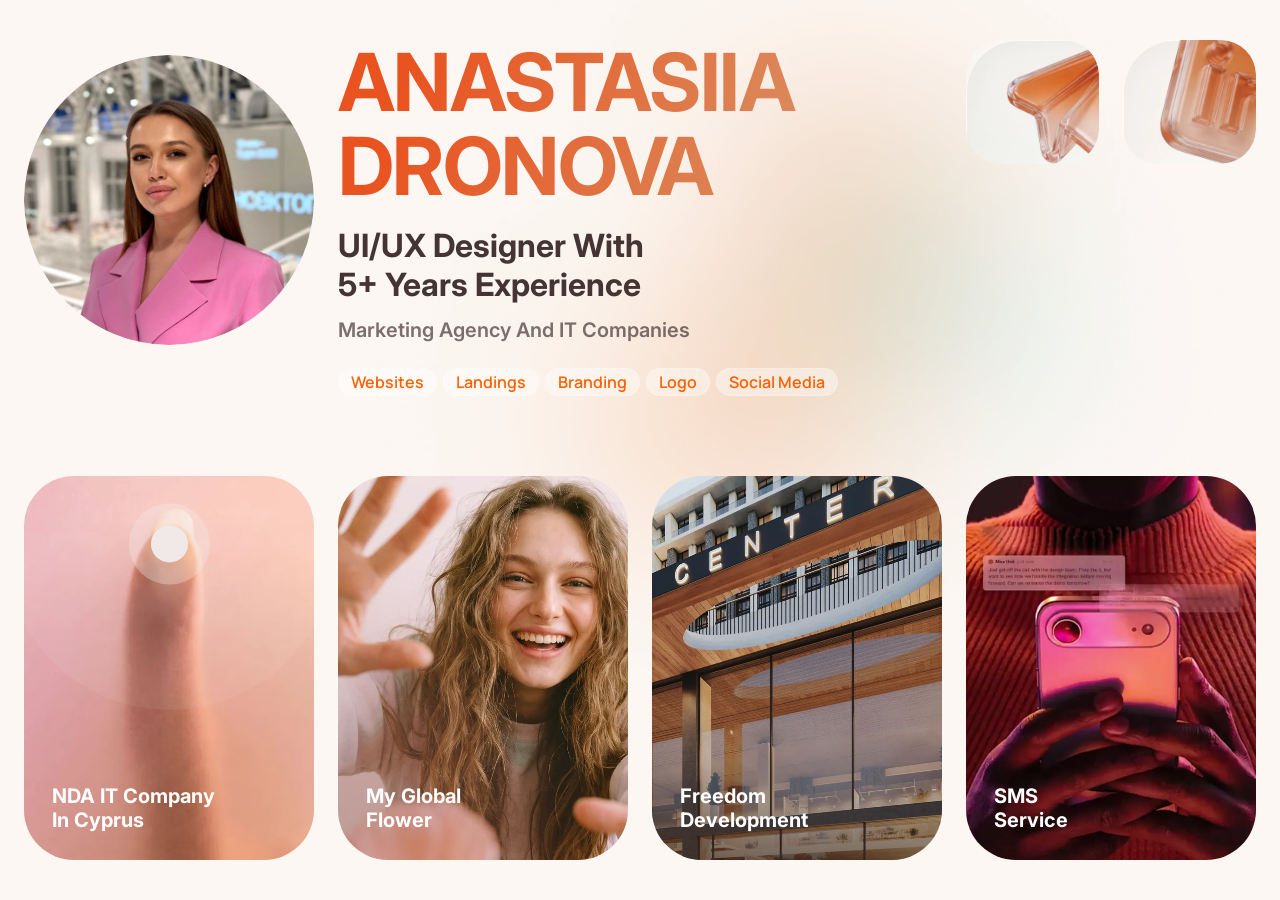
==== index.html @ 86740cb1 "Portfolio site: main page and four case studies Static HTML/CSS/JS for GitHub Pages.  Co-Authored-By" ====
<!doctype html>
<html lang="en">
<head>
  <meta charset="utf-8">
  <meta name="viewport" content="width=device-width, initial-scale=1">
  <title>Anastasiia Dronova — UI/UX Designer</title>
  <meta name="description" content="Anastasiia Dronova — UI/UX designer with 5+ years of experience in a marketing agency and an IT company: websites, landings, branding, logo, social media.">
  <link rel="preconnect" href="https://fonts.googleapis.com">
  <link rel="preconnect" href="https://fonts.gstatic.com" crossorigin>
  <link rel="stylesheet" href="https://fonts.googleapis.com/css2?family=Inter:wght@600;700&family=Manrope:wght@600&display=swap">
  <link rel="stylesheet" href="styles.css">
  <script src="script.js" defer></script>
</head>
<body>
  <div class="page">
    <div class="page__bg" aria-hidden="true">
      <img class="page__blob page__blob--1" src="assets/bg-blob-1.webp" alt="" width="966" height="854">
      <img class="page__blob page__blob--2" src="assets/bg-blob-2.webp" alt="" width="822" height="719">
    </div>

    <header class="hero">
      <a class="contact-tile hero__photo" href="https://t.me/nastuskas" target="_blank" rel="noopener" aria-label="Anastasiia Dronova — contact me on Telegram">
        <span class="contact-tile__frame hero__photo-frame"><img src="assets/portrait.webp" alt="Anastasiia Dronova" width="330" height="330" fetchpriority="high"></span>
        <span class="card__cursor" aria-hidden="true"><span class="card__button">Contact me</span></span>
      </a>

      <div class="hero__intro">
        <h1 class="hero__name">Anastasiia<br>Dronova</h1>
        <p class="hero__role">UI/UX designer with 5+ years experience</p>
        <p class="hero__place">Marketing agency and IT companies</p>
        <ul class="tags" aria-label="Skills">
          <li class="tag">Websites</li>
          <li class="tag">Landings</li>
          <li class="tag">Branding</li>
          <li class="tag">Logo</li>
          <li class="tag">Social Media</li>
        </ul>
      </div>

      <nav class="contacts" aria-label="Contacts">
        <a class="contact-tile" href="https://t.me/nastuskas" target="_blank" rel="noopener" aria-label="Contact me on Telegram">
          <span class="contact-tile__frame"><img src="assets/icon-telegram.webp" alt="" width="153" height="142"></span>
          <span class="card__cursor" aria-hidden="true"><span class="card__button">Contact me</span></span>
        </a>
        <a class="contact-tile" href="https://www.linkedin.com/in/anastasiia-dronova-7bb315264/" target="_blank" rel="noopener" aria-label="Open LinkedIn profile">
          <span class="contact-tile__frame"><img src="assets/icon-linkedin.webp" alt="" width="153" height="142"></span>
          <span class="card__cursor" aria-hidden="true"><span class="card__button">Open LinkedIn</span></span>
        </a>
      </nav>
    </header>

    <main>
      <section class="projects" aria-label="Projects">
        <a class="card card--nda" href="it-company-cyprus.html">
          <div class="card__art">
            <img class="card__img card__finger" src="assets/card-nda.webp" alt="" width="660" height="766" decoding="async">
            <svg class="card__deco card__deco--nda-rings nda-button" viewBox="0 0 331 331" aria-hidden="true">
              <circle class="nda-button__halo" cx="165.5" cy="165.5" r="165.5" fill="#F0E9E8" opacity="0.07"/>
              <circle class="nda-button__ripple" cx="165.5" cy="165.5" r="40.5" fill="none" stroke="#fff" stroke-width="2"/>
              <circle class="nda-button__ring" cx="165.5" cy="165.5" r="40.5" fill="#F0E9E8" opacity="0.33"/>
              <circle class="nda-button__dot" cx="165.5" cy="165.5" r="18.5" fill="#F0E9E8"/>
            </svg>
          </div>
          <span class="card__cursor" aria-hidden="true"><span class="card__button">View project</span></span>
          <h2 class="card__title">NDA IT company<br>in cyprus</h2>
        </a>

        <a class="card card--flower" href="my-global-flowers.html">
          <div class="card__art">
            <img class="card__img" src="assets/card-flower.webp" alt="" width="660" height="766" decoding="async">
            <img class="card__deco card__deco--flower-glow" src="assets/flower-glow.svg" alt="" aria-hidden="true">
          </div>
          <span class="card__cursor" aria-hidden="true"><span class="card__button">View project</span></span>
          <h2 class="card__title">My global<br>flower</h2>
        </a>

        <a class="card card--freedom" href="freedom-development.html">
          <div class="card__art">
            <img class="card__img" src="assets/card-freedom.webp" alt="" width="660" height="766" decoding="async">
            <span class="card__shade" aria-hidden="true"></span>
          </div>
          <span class="card__cursor" aria-hidden="true"><span class="card__button">View project</span></span>
          <h2 class="card__title">Freedom<br>Development</h2>
        </a>

        <a class="card card--sms" href="heysms.html">
          <div class="card__art">
            <video class="card__img" src="assets/card-sms.mp4" poster="assets/card-sms-poster.webp" autoplay muted loop playsinline aria-hidden="true"></video>
          </div>
          <span class="card__cursor" aria-hidden="true"><span class="card__button">View project</span></span>
          <h2 class="card__title">SMS<br>Service</h2>
        </a>
      </section>
    </main>
  </div>
</body>
</html>
---- styles.css ----
/* ---------- Tokens ---------- */
:root {
  --bg: #fcf7f3;
  --text: #443434;
  --text-muted: rgba(68, 52, 52, 0.7);
  --accent: #ff6101;
  --name-gradient: linear-gradient(107.19deg, #e95320 11.89%, #d69b6f 94.17%);

  --font-heading: "Inter", system-ui, -apple-system, "Segoe UI", sans-serif;
  --font-ui: "Manrope", system-ui, -apple-system, "Segoe UI", sans-serif;

  --gutter: 24px;
  --page-max: 1440px;
}

/* ---------- Base ---------- */
*,
*::before,
*::after { box-sizing: border-box; }

html { -webkit-text-size-adjust: 100%; }

body {
  margin: 0;
  background: var(--bg);
  color: var(--text);
  font-family: var(--font-heading);
  -webkit-font-smoothing: antialiased;
  overflow-x: hidden;
}

img { display: block; max-width: 100%; }

h1, h2, p, ul { margin: 0; }
ul { padding: 0; list-style: none; }

/* ---------- Page ---------- */
.page {
  position: relative;
  max-width: var(--page-max);
  margin: 0 auto;
  padding: 40px var(--gutter);
  isolation: isolate;
  overflow: hidden; /* background blobs must not create extra scroll */
}

/* Decorative background blobs, positioned in the 1440×900 frame of the design */
.page__bg {
  position: absolute;
  inset: 0 0 auto;
  aspect-ratio: 1440 / 900;
  z-index: -1;
  pointer-events: none;
}

.page__blob {
  position: absolute;
  max-width: none;
  height: auto;
}

.page__blob--1 { left: 25.3%;  top: -5%;   width: 67.083%; }
.page__blob--2 { left: 42.3%;  top: -5.2%; width: 57.083%; }

/* ---------- Hero: photo | name & role | contact tiles ---------- */
.hero {
  display: grid;
  grid-template-columns: repeat(4, minmax(0, 1fr));
  column-gap: var(--gutter);
  align-items: start;
}

.hero__photo {
  width: 100%;
  max-width: 330px;
  margin-top: 15px;
}

/* the photo is a round link: same "Contact me" pill as the Telegram tile */
.contact-tile__frame.hero__photo-frame { border-radius: 50%; }
.hero__photo-frame img { width: 100%; height: auto; aspect-ratio: 1; }
.contact-tile.hero__photo:focus-visible { border-radius: 50%; }

.hero__intro { grid-column: 2 / span 2; }

.hero__name {
  font-size: 80px;
  font-weight: 700;
  line-height: 1.05;
  letter-spacing: -0.02em;
  text-transform: uppercase;
  background: var(--name-gradient);
  -webkit-background-clip: text;
  background-clip: text;
  color: transparent;
}

.hero__role {
  max-width: 344px;
  margin-top: 18px;
  font-size: 32px;
  font-weight: 700;
  line-height: normal;
  text-transform: capitalize;
}

.hero__place {
  margin-top: 14px;
  font-size: 20px;
  font-weight: 600;
  line-height: normal;
  text-transform: capitalize;
  color: var(--text-muted);
}

.tags {
  display: flex;
  flex-wrap: wrap;
  gap: 10px 6px;
  margin-top: 26px;
}

.tag {
  display: inline-flex;
  align-items: center;
  height: 28px;
  padding: 4px 12px;
  border: 1px solid rgba(255, 255, 255, 0.2);
  border-radius: 36px;
  background: rgba(255, 255, 255, 0.4);
  -webkit-backdrop-filter: blur(6.65px);
  backdrop-filter: blur(6.65px);
  font-family: var(--font-ui);
  font-weight: 600;
  font-size: 16px;
  line-height: 20px;
  font-feature-settings: "lnum" 1, "pnum" 1;
  color: var(--accent);
  white-space: nowrap;
}

/* Contact tiles (Telegram, LinkedIn) */
.contacts {
  display: grid;
  grid-template-columns: repeat(2, minmax(0, 1fr));
  gap: var(--gutter);
}

.contact-tile {
  position: relative;
  display: block;
  color: inherit;
}

.contact-tile__frame {
  display: block;
  overflow: hidden;
  border-radius: 35px;
}

.contact-tile__frame img {
  width: 100%;
  height: auto;
  transition: transform 0.6s cubic-bezier(0.22, 1, 0.36, 1);
}

.contact-tile .card__cursor { z-index: 2; }
.contact-tile:focus-visible { outline: 2px solid var(--accent); outline-offset: 4px; border-radius: 35px; }

/* ---------- Projects ---------- */
.projects {
  display: grid;
  grid-template-columns: repeat(4, minmax(0, 1fr));
  gap: var(--gutter);
  margin-top: 80px;
}

.card {
  position: relative;
  aspect-ratio: 330 / 383;
  overflow: hidden;
  border-radius: 50px;
  isolation: isolate;
  container-type: size;
}

a.card {
  display: block;
  color: inherit;
  text-decoration: none;
}

a.card:focus-visible { outline: 2px solid var(--accent); outline-offset: 4px; }

/* Image + decorative layers keep the 330×383 proportions of the design
   and cover the card like object-fit: cover, whatever the card's size */
.card__art {
  position: absolute;
  left: 50%;
  top: 50%;
  width: max(100cqw, 100cqh * 330 / 383);
  aspect-ratio: 330 / 383;
  transform: translate(-50%, -50%) scale(var(--art-scale, 1));
  transition: transform 0.6s cubic-bezier(0.22, 1, 0.36, 1);
}

/* Hover: the picture zooms inside its frame, the frame itself stays put */
@media (hover: hover) {
  .card:hover { --art-scale: 1.08; }
  .contact-tile:hover .contact-tile__frame img { transform: scale(1.08); }
}

.card__img {
  position: absolute;
  inset: 0;
  width: 100%;
  height: 100%;
  object-fit: cover;
}

/* Decorative layers: coordinates converted from the 330×383 card in Figma */
.card__deco {
  position: absolute;
  max-width: none;
  pointer-events: none;
}

.card__deco--flower-glow {
  left: -89.93%;
  top: 7.76%;
  width: 208.49%;
  height: 161.04%;
  transform: rotate(43.85deg);
}

.card__deco--nda-rings { left: 0; top: -25.587%; width: 100.303%; height: 86.423%; overflow: visible; }

.card__shade {
  position: absolute;
  left: 0;
  top: 0;
  width: 135.758%;
  height: 106.527%;
  background: linear-gradient(182.84deg, rgba(15, 15, 15, 0) 61%, rgba(58, 39, 29, 0.78) 98.52%);
}

.card__title {
  position: absolute;
  left: 28px;
  right: 28px;
  bottom: 28px;
  font-size: 20px;
  font-weight: 700;
  line-height: normal;
  text-transform: capitalize;
  color: #fff;
}

/* NDA card: the finger keeps pressing the white button (runs on its own, in a loop) */
.card__finger {
  transform-origin: 50% 0;
  animation: nda-finger 2.8s cubic-bezier(0.45, 0, 0.25, 1) infinite;
}

.nda-button circle { transform-box: fill-box; transform-origin: center; }
.nda-button__dot { animation: nda-dot 2.8s cubic-bezier(0.45, 0, 0.25, 1) infinite; }
.nda-button__ring { animation: nda-ring 2.8s cubic-bezier(0.45, 0, 0.25, 1) infinite; }
.nda-button__ripple { opacity: 0; animation: nda-ripple 2.8s ease-out infinite; }

@keyframes nda-finger {
  0%, 30%   { transform: translateY(0) scale(1); }
  42%       { transform: translateY(-2.2%) scale(1.025); }
  50%       { transform: translateY(-2.2%) scale(1.025); }
  64%, 100% { transform: translateY(0) scale(1); }
}

@keyframes nda-dot {
  0%, 34%   { transform: scale(1); }
  44%, 50%  { transform: scale(0.78); }
  62%       { transform: scale(1.06); }
  72%, 100% { transform: scale(1); }
}

@keyframes nda-ring {
  0%, 34%   { transform: scale(1); opacity: 0.33; }
  44%, 50%  { transform: scale(0.9); opacity: 0.55; }
  70%, 100% { transform: scale(1); opacity: 0.33; }
}

@keyframes nda-ripple {
  0%, 44% { transform: scale(0.5); opacity: 0; }
  48%     { transform: scale(0.6); opacity: 0.9; }
  85%     { transform: scale(2.6); opacity: 0; }
  100%    { transform: scale(2.6); opacity: 0; }
}

@media (prefers-reduced-motion: reduce) {
  .card__art,
  .contact-tile__frame img { transition: none; }
  .card__button { transition: opacity 0.3s ease; }
  .card__finger,
  .nda-button circle { animation: none; }
}

/* Hover pill ("View project", "Contact me", gallery labels). script.js moves .card__cursor
   through --btn-x / --btn-y so the pill follows the cursor */
.card__cursor {
  --btn-x: 50cqw;
  --btn-y: 50cqh;
  position: absolute;
  left: 0;
  top: 0;
  z-index: 1;
  pointer-events: none;
  transform: translate3d(var(--btn-x), var(--btn-y), 0);
  will-change: transform;
}

.card__button {
  display: inline-flex;
  align-items: center;
  justify-content: center;
  height: 54px;
  padding: 17px 29px;
  border-radius: 72px;
  background: #fff;
  font-family: var(--font-ui);
  font-weight: 600;
  font-size: 16px;
  line-height: 20px;
  font-feature-settings: "lnum" 1, "pnum" 1;
  color: var(--text);
  white-space: nowrap;
  opacity: 0;
  transform: translate(-50%, -50%) scale(0.9);
  transition: opacity 0.3s ease, transform 0.4s cubic-bezier(0.22, 1, 0.36, 1);
}

@media (hover: hover) {
  .card:hover .card__button,
  .has-card-cursor .contact-tile:hover .card__button {
    opacity: 1;
    transform: translate(-50%, -50%) scale(1);
  }

  .contact-tile .card__button { box-shadow: 0 8px 24px rgba(68, 52, 52, 0.12); }

  /* The pill replaces the cursor */
  .has-card-cursor .card,
  .has-card-cursor .contact-tile { cursor: none; }
}

/* ---------- Responsive ---------- */

/* Desktop: the whole page fits the screen, cards take the remaining height */
@media (min-width: 1280px) {
  .page {
    display: flex;
    flex-direction: column;
    min-height: 100vh;
    min-height: 100svh;
  }

  .page > main {
    display: flex;
    flex: 1 1 0;
    flex-direction: column;
  }

  .projects {
    flex: 1 1 0;
    min-height: 200px;
  }

  .card { aspect-ratio: auto; }
}

@media (max-width: 1279px) {
  .hero { grid-template-columns: minmax(0, 240px) minmax(0, 1fr) minmax(0, 220px); }
  .hero__intro { grid-column: 2; }
  .hero__photo { margin-top: 0; }
  .hero__name { font-size: clamp(48px, 6.25vw, 80px); }
  .contacts { gap: 16px; }
  .contact-tile__frame:not(.hero__photo-frame) { border-radius: 26px; }
  .projects { grid-template-columns: repeat(2, minmax(0, 1fr)); margin-top: 64px; }
}

@media (max-width: 899px) {
  .hero {
    grid-template-columns: minmax(0, 160px) minmax(0, 1fr);
    grid-template-areas: "photo contacts" "intro intro";
    row-gap: 32px;
  }
  .hero__photo { grid-area: photo; }
  .contacts { grid-area: contacts; justify-self: end; width: min(100%, 220px); }
  .hero__intro { grid-area: intro; }
  .hero__name { font-size: clamp(40px, 10vw, 72px); }
  .hero__role { font-size: 28px; }
  .projects { margin-top: 48px; }
}

@media (max-width: 599px) {
  :root { --gutter: 16px; }
  .page { padding-top: 24px; padding-bottom: 32px; }
  .hero { grid-template-columns: minmax(0, 120px) minmax(0, 1fr); row-gap: 24px; }
  .contacts { width: min(100%, 176px); gap: 12px; }
  .contact-tile__frame:not(.hero__photo-frame) { border-radius: 20px; }
  .hero__role { font-size: 24px; margin-top: 16px; }
  .hero__place { font-size: 18px; }
  .projects { grid-template-columns: 1fr; margin-top: 40px; }
  .card { border-radius: 40px; }
}

/* =====================================================================
   Case study pages (it-company-cyprus.html)
   Measurements from the 1440px Figma frame
   ===================================================================== */
body.case {
  --case-bg: #fcfcfc;
  --case-ink: #20172a;
  --case-ink-muted: rgba(32, 23, 42, 0.7);
  --case-accent: #ff6101;
  --section-gap: 120px;   /* media → next heading */
  --media-gap: 60px;      /* text → media */
  background: var(--case-bg);
  color: var(--case-ink);
}

.case-page {
  max-width: var(--page-max);
  margin: 0 auto;
  padding: 40px var(--gutter) 40px; /* same footer offset on every case page */
}

/* Header */
.case-header {
  display: flex;
  align-items: center;
  justify-content: space-between;
  gap: 16px;
  padding-left: 3px;
}

.case-header__logo { display: block; }

.case-header__contact {
  font-weight: 600;
  font-size: 16px;
  line-height: 20px;
  font-feature-settings: "lnum" 1, "pnum" 1;
  color: var(--case-ink);
  text-decoration: underline;
  text-decoration-thickness: 8.5%;
  text-underline-offset: 3px;
}

/* Back / next */
.case-nav {
  display: flex;
  justify-content: space-between;
  gap: 16px;
  margin-top: 120px;
}

.case-nav--bottom { margin-top: 119px; }

.case-nav__link {
  display: inline-flex;
  align-items: center;
  gap: 12px;
  font-weight: 500;
  font-size: 20px;
  line-height: 24px;
  text-transform: uppercase;
  color: var(--case-ink-muted);
  text-decoration: none;
  transition: color 0.2s ease;
}

.case-nav__link:hover,
.case-nav__link:focus-visible { color: var(--case-ink); }

.case-nav__arrow { flex: none; opacity: 0.7; transition: opacity 0.2s ease; }
.case-nav__link:hover .case-nav__arrow { opacity: 1; }
.case-nav__arrow--next { transform: rotate(180deg); }

/* Intro */
.case-intro {
  display: flex;
  flex-direction: column;
  align-items: center;
  margin-top: 60px;
}

.case-title {
  font-size: 120px;
  font-weight: 700;
  line-height: 1;
  letter-spacing: -0.02em;
  text-align: center;
  text-transform: capitalize;
  color: var(--case-accent);
}

.case-intro__text { max-width: 694px; margin-top: 50px; }

/* Shared text styles */
.case-heading {
  max-width: var(--heading-max, 762px);
  font-size: 60px;
  font-weight: 700;
  line-height: 1;
  letter-spacing: -0.02em;
  text-align: center;
  text-transform: capitalize;
  color: var(--case-ink);
}

.case-text {
  font-size: 20px;
  line-height: 24px;
  text-align: center;
  color: var(--case-ink-muted);
}

.case-text p + p { margin-top: 24px; }
.case-text strong { font-weight: 600; }

/* Sections */
.case-section {
  display: flex;
  flex-direction: column;
  align-items: center;
  margin-top: var(--section-gap);
}

.case-section__text { max-width: var(--text-max, 652px); margin-top: 24px; }

.case-media { width: 100%; height: auto; }

.case-intro .case-media,
.case-section > .case-media,
.case-scroller,
.case-brand-grid,
.case-pair,
.case-slides { margin-top: var(--media-gap); }

.case-media--wide { max-width: 1392px; }

/* Social media: short clip, plays once when it scrolls into view */
.case-video {
  display: block;
  aspect-ratio: 1392 / 695;
  object-fit: cover;
  border-radius: 12px;
  background: #f4f2fa;
}

/* Editorial: a long layout slowly scrolls down and back up inside the frame */
.case-scroller {
  width: 100%;
  max-width: 1392px;
  aspect-ratio: 1392 / 783;
  overflow: hidden;
  border-radius: 12px;
  container-type: inline-size;
  background: #1c0f4a;
}

.case-scroller__img {
  width: 100%;
  height: auto;
  animation: case-scroll 26s ease-in-out infinite;
  animation-play-state: paused;
  will-change: transform;
}

.case-scroller.is-in-view .case-scroller__img { animation-play-state: running; }

/* hold at top → scroll down → hold at bottom → scroll up */
@keyframes case-scroll {
  0%, 6%   { transform: translateY(0); }
  46%, 54% { transform: translateY(calc(-100% + 100cqw * 783 / 1392)); }
  94%, 100% { transform: translateY(0); }
}

@media (prefers-reduced-motion: reduce) {
  .case-scroller__img { animation: none; }
}

/* Presentation block is tighter in the design */
.case-section--compact .case-section__text,
.case-section--compact .case-slides { margin-top: 42px; }

/* Brand line: two stacked photos + one tall */
.case-brand-grid {
  display: grid;
  grid-template-columns: repeat(2, minmax(0, 1fr));
  gap: 24px;
  width: 100%;
  max-width: 920px;
}

.case-brand-grid__stack { display: grid; gap: 24px; align-content: start; }

/* Website infographics: two cards */
.case-pair {
  display: grid;
  grid-template-columns: 566fr 562fr;
  gap: 24px;
  width: 100%;
  max-width: 1152px;
}

/* Presentation: 2×2 slides */
.case-slides {
  display: grid;
  grid-template-columns: repeat(2, minmax(0, 1fr));
  gap: 20px;
  width: 100%;
  max-width: 1156px;
}

/* Case responsive */
@media (max-width: 1279px) {
  .case-title { font-size: clamp(56px, 9vw, 120px); }
  .case-heading { font-size: clamp(36px, 4.7vw, 60px); }
}

@media (max-width: 899px) {
  body.case { --section-gap: 88px; --media-gap: 40px; }
  .case-nav { margin-top: 72px; }
  .case-nav--bottom { margin-top: 88px; }
  .case-intro { margin-top: 48px; }
  .case-intro__text { margin-top: 32px; }
  .case-text { font-size: 18px; line-height: 24px; }
  .case-section--compact .case-section__text { margin-top: 24px; }
  .case-section--compact .case-slides { margin-top: 40px; }
}

@media (max-width: 599px) {
  body.case { --section-gap: 72px; --media-gap: 32px; }
  .case-page { padding-top: 24px; padding-bottom: 40px; }
  .case-header { padding-left: 0; }
  .case-header__logo img { width: 120px; height: auto; }
  .case-header__contact { font-size: 14px; }
  .case-nav { flex-wrap: wrap; gap: 12px 8px; margin-top: 48px; }
  .case-nav__link--next { margin-left: auto; }
  .case-nav__link { gap: 6px; font-size: 13px; line-height: 18px; white-space: nowrap; }
  .case-nav__arrow { width: 18px; height: 18px; }
  .case-title { font-size: clamp(44px, 13vw, 56px); }
  .case-heading { font-size: clamp(30px, 8.5vw, 36px); }
  .case-text { font-size: 16px; line-height: 22px; }
  .case-text p + p { margin-top: 16px; }
  .case-brand-grid,
  .case-pair,
  .case-slides { grid-template-columns: 1fr; gap: 16px; }
  .case-brand-grid__stack { gap: 16px; }
  .case-section--compact .case-slides { margin-top: 32px; }
}

/* =====================================================================
   Case: My Global Flowers (my-global-flowers.html)
   Measurements from the 1440px Figma frame
   ===================================================================== */
.case--flowers {
  --flowers-pink: #f14791;
  --flowers-brown: #443434;
  --flowers-panel: #f9f5f5;
}

.case--flowers .mgf-bottom-nav { margin-top: 117px; }

/* Shared helpers */
.case-title--left { text-align: left; color: var(--flowers-pink, var(--case-accent)); }
.case-heading--left { text-align: left; max-width: none; }
.case-text--left { text-align: left; }
.mgf-text-630 { max-width: 630px; }

.mgf-subheading {
  font-size: 32px;
  font-weight: 700;
  line-height: normal;
  text-transform: capitalize;
  color: var(--flowers-brown);
}

.mgf-split,
.mgf-hero,
.mgf-photos,
.mgf-market__panel {
  display: grid;
  grid-template-columns: repeat(2, minmax(0, 1fr));
  column-gap: var(--gutter);
}

/* Hero */
.mgf-hero { margin-top: 60px; }
.mgf-hero__lead { align-self: end; max-width: 540px; margin-bottom: 11px; }

/* Photos row: empty panel bleeding to the left edge + two photos */
.mgf-photos {
  grid-template-columns: 684fr 330fr 330fr;
  margin-top: 52px;
}

.mgf-photos__panel {
  margin-left: calc(-1 * var(--gutter) - max(0px, (100vw - var(--page-max)) / 2));
  background: var(--flowers-panel);
}

.mgf-photos img { width: 100%; height: auto; }

/* Advertising: text column on the right, billboard on the left */
.mgf-adv { margin-top: 150px; }
.mgf-split__media { grid-column: 1; grid-row: 1; width: 100%; height: auto; }

.mgf-split__text {
  grid-column: 2;
  grid-row: 1;
  display: flex;
  flex-direction: column;
  align-items: flex-start;
}

.mgf-split__text .case-text { margin-top: 24px; }

.mgf-adv__card {
  width: 48.25%; /* 330 of 684 */
  height: auto;
  margin-top: auto;
  padding-top: 24px;
  box-sizing: content-box;
}

/* Touchpoints panel */
.mgf-touchpoints {
  display: grid;
  grid-template-columns: repeat(2, minmax(0, 330px));
  justify-content: center;
  gap: var(--gutter);
  max-width: 920px;
  margin: 120px auto 0;
  padding: 121px 24px 123px;
  background: var(--flowers-panel);
}

.mgf-touchpoints img { width: 100%; height: auto; }

.mgf-touchpoints__col {
  display: flex;
  flex-direction: column;
  justify-content: space-between;
  gap: 24px;
}

.mgf-touchpoints__text { max-width: 300px; }

/* Market concept */
.mgf-market { margin-top: 120px; }
.mgf-market__store { width: 100%; height: auto; }

.mgf-market__panel {
  min-height: 300px;
  background: var(--flowers-panel);
}

.mgf-market__concept {
  width: 48.25%;
  height: auto;
  margin-top: 36px;
  align-self: start;
}

.mgf-market__text { padding: 80px 24px 62px 0; }
.mgf-market__text .case-text { margin-top: 24px; }

/* Core idea image */
.mgf-core__img { max-width: 684px; }

/* Centered blocks with a 32px heading */
.mgf-block {
  display: flex;
  flex-direction: column;
  align-items: center;
  text-align: center;
}

.mgf-block__text { max-width: var(--text-max, 652px); margin-top: 24px; }

.mgf-checkout { margin-top: 90px; }
.mgf-loyalty { margin-top: 118px; }
.mgf-email { margin-top: 118px; }

/* Phone screens */
.mgf-phones { margin: 58px 0 0; width: 100%; max-width: 684px; }
.mgf-phones--second { margin-top: 48px; }

.mgf-phones__row {
  display: grid;
  grid-template-columns: repeat(2, minmax(0, 1fr));
  gap: var(--gutter);
}

.mgf-phones__row img { width: 100%; height: auto; }

.mgf-caption {
  margin-top: 24px;
  font-size: 14px;
  line-height: normal;
  color: var(--case-ink-muted);
}

/* Loyalty: segmented control (decorative) + phone with a handwritten note */
.mgf-tabs {
  --pill-x: 0px;
  --pill-w: 87px;
  position: relative;
  display: flex;
  gap: 31px;
  width: 476px;
  max-width: 100%;
  height: 70px;
  margin-top: 60px;
  padding: 8px;
  border-radius: 35px;
  background: var(--flowers-panel);
}

/* Active background slides under the selected level (position set by script.js) */
.mgf-tabs__pill {
  position: absolute;
  left: 0;
  top: 8px;
  bottom: 8px;
  width: var(--pill-w);
  border-radius: 27px;
  background: #ede4e4;
  transform: translateX(var(--pill-x));
  transition: transform 0.4s cubic-bezier(0.22, 1, 0.36, 1), width 0.4s cubic-bezier(0.22, 1, 0.36, 1);
}

.mgf-tabs:not(.is-ready) .mgf-tabs__pill { left: 8px; }

.mgf-tabs__item {
  position: relative;
  display: grid;
  place-items: center;
  flex: 0 1 87px;
  padding: 0;
  border: 0;
  border-radius: 27px;
  background: none;
  cursor: pointer;
}

.mgf-tabs__item:focus-visible { outline: 2px solid var(--flowers-pink); outline-offset: 2px; }

/* Hover hint: the same beige plate at 50% opacity around a not-selected level */
.mgf-tabs__item::before {
  content: "";
  position: absolute;
  inset: 0;
  border-radius: inherit;
  background: #ede4e4;
  opacity: 0;
  transition: opacity 0.25s ease;
}

.mgf-tabs__item i { position: relative; }

@media (hover: hover) {
  .mgf-tabs__item[aria-selected="false"]:hover::before { opacity: 0.5; }
}

.mgf-tabs__item i {
  width: 12px;
  height: 7px;
  border-radius: 4px;
  background: #d6c9c9;
  transition: background-color 0.3s ease;
}

.mgf-tabs__item:hover i,
.mgf-tabs__item[aria-selected="true"] i { background: #c4b3b3; }

.mgf-loyalty__phone {
  position: relative;
  width: 330px;
  max-width: 100%;
  margin-top: 60px;
}

/* All four screens stacked; the selected one fades in */
.mgf-loyalty__screens { display: grid; }

.mgf-loyalty__screen {
  grid-area: 1 / 1;
  width: 100%;
  height: auto;
  opacity: 0;
  transition: opacity 0.45s ease;
}

.mgf-loyalty__screen.is-active { opacity: 1; }

.mgf-loyalty__note { position: absolute; left: -258px; top: 360px; }
.mgf-loyalty__arrow { position: absolute; left: -70px; top: 419px; }

@media (prefers-reduced-motion: reduce) {
  .mgf-tabs__pill,
  .mgf-tabs__item::before,
  .mgf-loyalty__screen { transition: none; }
}

/* Email flowchart */
.mgf-flowchart { width: 100%; margin-top: 61px; }
.mgf-flowchart img { width: 100%; height: auto; }

/* Result */
.mgf-result {
  margin-top: 120px;
  padding-left: 42.385%; /* starts at x=614 of the 1440 frame */
}

.mgf-stats { margin: 58px 0 0; }
.mgf-stat + .mgf-stat { margin-top: 40px; }

.mgf-stat dt {
  font-size: 32px;
  font-weight: 700;
  line-height: normal;
  text-transform: capitalize;
  color: var(--flowers-brown);
}

.mgf-stat dd {
  margin: 13px 0 0;
  font-size: 20px;
  line-height: 24px;
  text-transform: capitalize;
  color: var(--case-ink-muted);
}

/* Result: heading and stats rise from below one after another when scrolled into view.
   Hidden only when script.js runs (html.js), so the content is visible without JS */
.js [data-reveal] .case-heading,
.js [data-reveal] .mgf-stat {
  opacity: 0;
  transform: translateY(48px);
}

/* the transition lives on the revealed state only, so hiding on page load is instant */
.js [data-reveal].is-revealed .case-heading,
.js [data-reveal].is-revealed .mgf-stat {
  opacity: 1;
  transform: none;
  transition: opacity 0.8s ease, transform 0.9s cubic-bezier(0.22, 1, 0.36, 1);
}

.js [data-reveal].is-revealed .mgf-stat:nth-child(1) { transition-delay: 0.15s; }
.js [data-reveal].is-revealed .mgf-stat:nth-child(2) { transition-delay: 0.3s; }
.js [data-reveal].is-revealed .mgf-stat:nth-child(3) { transition-delay: 0.45s; }
.js [data-reveal].is-revealed .mgf-stat:nth-child(4) { transition-delay: 0.6s; }

@media (prefers-reduced-motion: reduce) {
  .js [data-reveal] .case-heading,
  .js [data-reveal] .mgf-stat { transform: none; }
  .js [data-reveal].is-revealed .case-heading,
  .js [data-reveal].is-revealed .mgf-stat { transition: opacity 0.4s ease; transition-delay: 0s; }
}

/* Advertising: billboard (left) rises first, then the flower card (right) */
.js .mgf-adv[data-reveal] .mgf-split__media,
.js .mgf-adv[data-reveal] .mgf-adv__card {
  opacity: 0;
  transform: translateY(48px);
}

.js .mgf-adv[data-reveal].is-revealed .mgf-split__media,
.js .mgf-adv[data-reveal].is-revealed .mgf-adv__card {
  opacity: 1;
  transform: none;
  transition: opacity 0.8s ease, transform 0.9s cubic-bezier(0.22, 1, 0.36, 1);
}

.js .mgf-adv[data-reveal].is-revealed .mgf-adv__card { transition-delay: 0.3s; }

@media (prefers-reduced-motion: reduce) {
  .js .mgf-adv[data-reveal] .mgf-split__media,
  .js .mgf-adv[data-reveal] .mgf-adv__card { transform: none; }
}

/* Checkout screens: each phone is revealed on its own. On desktop the two phones of a row
   enter the screen together, so they appear in pairs; on phones they come one by one */

/* Single elements that rise into place when scrolled into view (class "reveal" + data-reveal) */
.js .reveal[data-reveal] {
  opacity: 0;
  transform: translateY(48px);
}

.js .reveal[data-reveal].is-revealed {
  opacity: 1;
  transform: none;
  transition: opacity 0.8s ease, transform 0.9s cubic-bezier(0.22, 1, 0.36, 1);
}

@media (prefers-reduced-motion: reduce) {
  .js .reveal[data-reveal] { transform: none; }
  .js .reveal[data-reveal].is-revealed { transition: opacity 0.4s ease; }
}

/* Flowers responsive */
@media (max-width: 1279px) {
  .mgf-subheading,
  .mgf-stat dt { font-size: clamp(26px, 2.5vw, 32px); }
  .mgf-loyalty__note,
  .mgf-loyalty__arrow { display: none; }
}

@media (max-width: 899px) {
  .mgf-hero,
  .mgf-split,
  .mgf-market__panel { grid-template-columns: 1fr; }
  .mgf-hero { margin-top: 48px; }
  .mgf-hero__lead { margin: 24px 0 0; align-self: start; }

  .mgf-photos { grid-template-columns: repeat(2, minmax(0, 1fr)); gap: 16px; margin-top: 40px; }
  .mgf-photos__panel { display: none; }

  .mgf-adv { margin-top: 88px; row-gap: 32px; }
  .mgf-split__text { grid-column: 1; grid-row: 1; }
  .mgf-split__media { grid-row: 2; }
  .mgf-adv__card { width: min(330px, 60%); padding-top: 32px; }

  .mgf-touchpoints { margin-top: 88px; padding: 48px 24px; }
  .mgf-market { margin-top: 88px; }
  .mgf-market__concept { width: 100%; max-width: 330px; margin-top: 0; }
  .mgf-market__text { padding: 32px 24px 40px; }

  .mgf-checkout { margin-top: 72px; }
  .mgf-loyalty,
  .mgf-email,
  .mgf-result { margin-top: 88px; }
  .mgf-tabs { margin-top: 40px; }
  .mgf-loyalty__phone { margin-top: 48px; }
  .mgf-flowchart { margin-top: 40px; overflow-x: auto; -webkit-overflow-scrolling: touch; }
  .mgf-flowchart img { width: 900px; max-width: none; }
  .mgf-result { padding-left: 0; }
  .case--flowers .mgf-bottom-nav { margin-top: 88px; }
  .mgf-stats { margin-top: 32px; }
  .mgf-stat + .mgf-stat { margin-top: 28px; }
}

@media (max-width: 599px) {
  .mgf-touchpoints { grid-template-columns: 1fr; padding: 32px 16px; }
  .mgf-touchpoints__col { justify-content: flex-start; }
  .mgf-touchpoints__text { max-width: none; }
  .mgf-phones__row { grid-template-columns: minmax(0, 330px); justify-content: center; gap: 24px; }
  .mgf-phones { margin-top: 40px; }
  .mgf-tabs { gap: 8px; height: 56px; padding: 6px; }
  .mgf-tabs__pill { top: 6px; bottom: 6px; }
  .mgf-tabs:not(.is-ready) .mgf-tabs__pill { left: 6px; }
  .mgf-tabs__item { flex: 1 1 0; }
  .mgf-stat dd { font-size: 16px; line-height: 22px; }
}

/* =====================================================================
   Case: Freedom Development (freedom-development.html)
   Measurements from the 1440px Figma frame
   ===================================================================== */
body.case--freedom { --case-bg: #f5f5f5; }
.fd-branding { margin-top: 118px; }

/* Hero: title left, two paragraphs right */
.fd-hero {
  display: grid;
  grid-template-columns: repeat(2, minmax(0, 1fr));
  column-gap: var(--gutter);
  margin-top: 60px;
}

.fd-title { text-align: left; color: var(--case-ink); white-space: nowrap; }

.fd-hero__text {
  align-self: end;
  max-width: 540px;
  margin: 0 0 11px 118px;
  font-size: 20px;
  font-weight: 500;
  line-height: 24px;
  color: var(--case-ink-muted);
}

.fd-hero__text p + p { margin-top: 24px; }

/* Gallery: big building on the left, 2×2 mosaic on the right */
.fd-gallery {
  display: grid;
  grid-template-columns: 802fr 567fr;
  gap: 24px;
  margin-top: 60px;
}

/* Each photo is a frame: rounded corners + a label that follows the cursor (script.js) */
.fd-shot {
  position: relative;
  overflow: hidden;
  border-radius: 20px;
  isolation: isolate;
  min-height: 0;
}

.fd-shot--main img { display: block; width: 100%; height: auto; }

@media (hover: hover) {
  .has-card-cursor .fd-shot { cursor: none; }
  .has-card-cursor .fd-shot:hover .card__button {
    opacity: 1;
    transform: translate(-50%, -50%) scale(1);
  }
}

/* Right side keeps the 567×626 proportion of the design; tracks are minmax(0, …)
   so the photos' own sizes never stretch the rows */
.fd-gallery__side {
  display: grid;
  grid-template-rows: minmax(0, 1fr) minmax(0, 1fr);
  row-gap: 16px;
  aspect-ratio: 567 / 626;
}

.fd-gallery__row {
  display: grid;
  grid-template-columns: minmax(0, 329fr) minmax(0, 224fr);
  column-gap: 14px;
  min-height: 0;
}

.fd-gallery__row--flip { grid-template-columns: minmax(0, 224fr) minmax(0, 329fr); }

.fd-gallery__row img {
  display: block;
  width: 100%;
  height: 100%;
  object-fit: cover;
}

/* Website screens */
.fd-site { width: 100%; max-width: 684px; margin: 60px 0 0; }
.fd-site:nth-of-type(2) { margin-top: 43px; }
.fd-site:nth-of-type(3) { margin-top: 60px; }
.fd-site img { width: 100%; height: auto; }

.fd-caption {
  margin-top: 24px;
  font-size: 14px;
  line-height: normal;
  text-align: center;
  color: var(--case-ink-muted);
}

/* Branding grid 802 / 566 */
.fd-brand-grid {
  display: grid;
  grid-template-columns: 802fr 566fr;
  gap: 24px;
  width: 100%;
  margin-top: 60px;
}

.fd-brand-grid img { width: 100%; height: auto; }

/* Instagram */
.fd-instagram { margin-top: 120px; }
.fd-instagram .mgf-subheading { color: var(--flowers-brown, #443434); }
.fd-instagram__grid { width: 100%; max-width: 566px; height: auto; margin-top: 60px; }

/* Freedom responsive */
@media (max-width: 1279px) {
  .fd-hero__text { margin-left: 0; }
}

@media (max-width: 899px) {
  .fd-hero { grid-template-columns: 1fr; }
  .fd-hero__text { margin: 32px 0 0; align-self: start; font-size: 18px; }
  .fd-gallery { grid-template-columns: 1fr; gap: 16px; margin-top: 40px; }
  .fd-site,
  .fd-site:nth-of-type(2),
  .fd-site:nth-of-type(3) { margin-top: 40px; }
  .fd-caption { margin-top: 16px; }
  .fd-brand-grid { gap: 16px; margin-top: 40px; }
  .fd-instagram { margin-top: 88px; }
  .fd-branding { margin-top: var(--section-gap); }
  .fd-instagram__grid { margin-top: 40px; }
}

@media (max-width: 599px) {
  .fd-title { white-space: normal; }
  .fd-hero__text { font-size: 16px; line-height: 22px; }
  .fd-hero__text p + p { margin-top: 16px; }
  .fd-gallery__side { row-gap: 8px; }
  .fd-gallery__row { column-gap: 8px; }
  .fd-shot { border-radius: 14px; }
  .fd-brand-grid { grid-template-columns: 1fr; }
}

/* =====================================================================
   Case: HeySMS (heysms.html)
   Measurements from the 1440px Figma frame
   ===================================================================== */
.case--heysms {
  --hs-green: #09a753;
  --flowers-brown: #443434;
}

.case--heysms .case-heading { line-height: 1.2; }
.hs-accent { color: var(--hs-green); }

/* Hero */
.hs-hero { margin-top: 60px; }
.hs-title { max-width: 1200px; text-align: left; color: var(--hs-green); }

.hs-hero__row {
  display: flex;
  justify-content: space-between;
  align-items: flex-start;
  gap: 40px;
  margin-top: 48px;
}

.hs-hero__text {
  max-width: 680px;
  font-size: 20px;
  font-weight: 600;
  line-height: 24px;
  color: var(--case-ink-muted);
}

.hs-facts { display: flex; gap: 42px; margin: -2px 5px 0 0; }

.hs-facts dt {
  font-size: 32px;
  font-weight: 700;
  line-height: normal;
  color: var(--hs-green);
}

.hs-facts dd {
  margin: 8px 0 0;
  font-size: 20px;
  line-height: 24px;
  color: var(--case-ink-muted);
}

.hs-banner { display: block; width: 100%; max-width: 1388px; height: auto; margin-top: 62px; }

/* Figures */
.hs-figure { width: 100%; margin: 60px 0 0; }
.hs-figure img { display: block; width: 100%; height: auto; }
.hs-figure--admin { max-width: 684px; }

.hs-landing { margin-top: 61px !important; }
.hs-figure--wide { margin-top: 23px; }

.hs-pair {
  display: grid;
  grid-template-columns: repeat(2, minmax(0, 1fr));
  gap: 22px;
}

.hs-pair img { width: 100%; height: auto; }

.hs-note { max-width: 650px; margin-top: 60px; }

/* Two screens with their own captions */
.hs-duo {
  display: grid;
  grid-template-columns: repeat(2, minmax(0, 1fr));
  gap: 24px;
  width: 100%;
  margin-top: 59px;
}

.hs-duo figure { margin: 0; }
.hs-duo img { display: block; width: 100%; height: auto; }
.hs-duo .fd-caption { max-width: 650px; margin-inline: auto; }

/* Branding + Result: two halves of the 1392 grid */
.hs-split {
  display: grid;
  grid-template-columns: repeat(2, minmax(0, 1fr));
  column-gap: var(--gutter);
  align-items: start;
}

.hs-branding { margin-top: 121px; }

.hs-branding__text {
  max-width: 590px;
  margin-top: 24px;
  font-size: 20px;
  font-weight: 500;
  line-height: 24px;
  color: var(--case-ink-muted);
}

.hs-branding__img { width: 100%; max-width: 449px; height: auto; }

.hs-result { margin-top: 112px; }
.hs-result__stats { margin: 0; padding-top: 5px; }
.hs-result .mgf-stat dd { text-transform: none; }

/* Result reveal (same motion as on My Global Flowers) */
.js .hs-result[data-reveal] .case-heading,
.js .hs-result[data-reveal] .mgf-stat { opacity: 0; transform: translateY(48px); }

.js .hs-result[data-reveal].is-revealed .case-heading,
.js .hs-result[data-reveal].is-revealed .mgf-stat {
  opacity: 1;
  transform: none;
  transition: opacity 0.8s ease, transform 0.9s cubic-bezier(0.22, 1, 0.36, 1);
}

.js .hs-result[data-reveal].is-revealed .mgf-stat:nth-child(1) { transition-delay: 0.15s; }
.js .hs-result[data-reveal].is-revealed .mgf-stat:nth-child(2) { transition-delay: 0.3s; }
.js .hs-result[data-reveal].is-revealed .mgf-stat:nth-child(3) { transition-delay: 0.45s; }
.js .hs-result[data-reveal].is-revealed .mgf-stat:nth-child(4) { transition-delay: 0.6s; }

@media (prefers-reduced-motion: reduce) {
  .js .hs-result[data-reveal] .case-heading,
  .js .hs-result[data-reveal] .mgf-stat { transform: none; }
}

/* HeySMS responsive */
@media (max-width: 899px) {
  .hs-hero__row { flex-direction: column; gap: 32px; margin-top: 32px; }
  .hs-hero__text { font-size: 18px; }
  .hs-facts { margin: 0; }
  .hs-banner,
  .hs-figure,
  .hs-duo,
  .hs-note { margin-top: 40px; }
  .hs-landing { margin-top: 40px !important; }
  .hs-figure--wide { margin-top: 16px; }
  .hs-pair { gap: 16px; }
  .hs-duo { gap: 32px 16px; }
  .hs-split { grid-template-columns: 1fr; row-gap: 32px; }
  .hs-branding { margin-top: var(--section-gap); }
  .hs-result { margin-top: var(--section-gap); }
}

@media (max-width: 599px) {
  .hs-hero__text { font-size: 16px; line-height: 22px; }
  .hs-facts dt { font-size: 28px; }
  .hs-facts dd { font-size: 16px; }
  .hs-pair,
  .hs-duo { grid-template-columns: 1fr; }
  .hs-branding__text { font-size: 16px; line-height: 22px; }
}
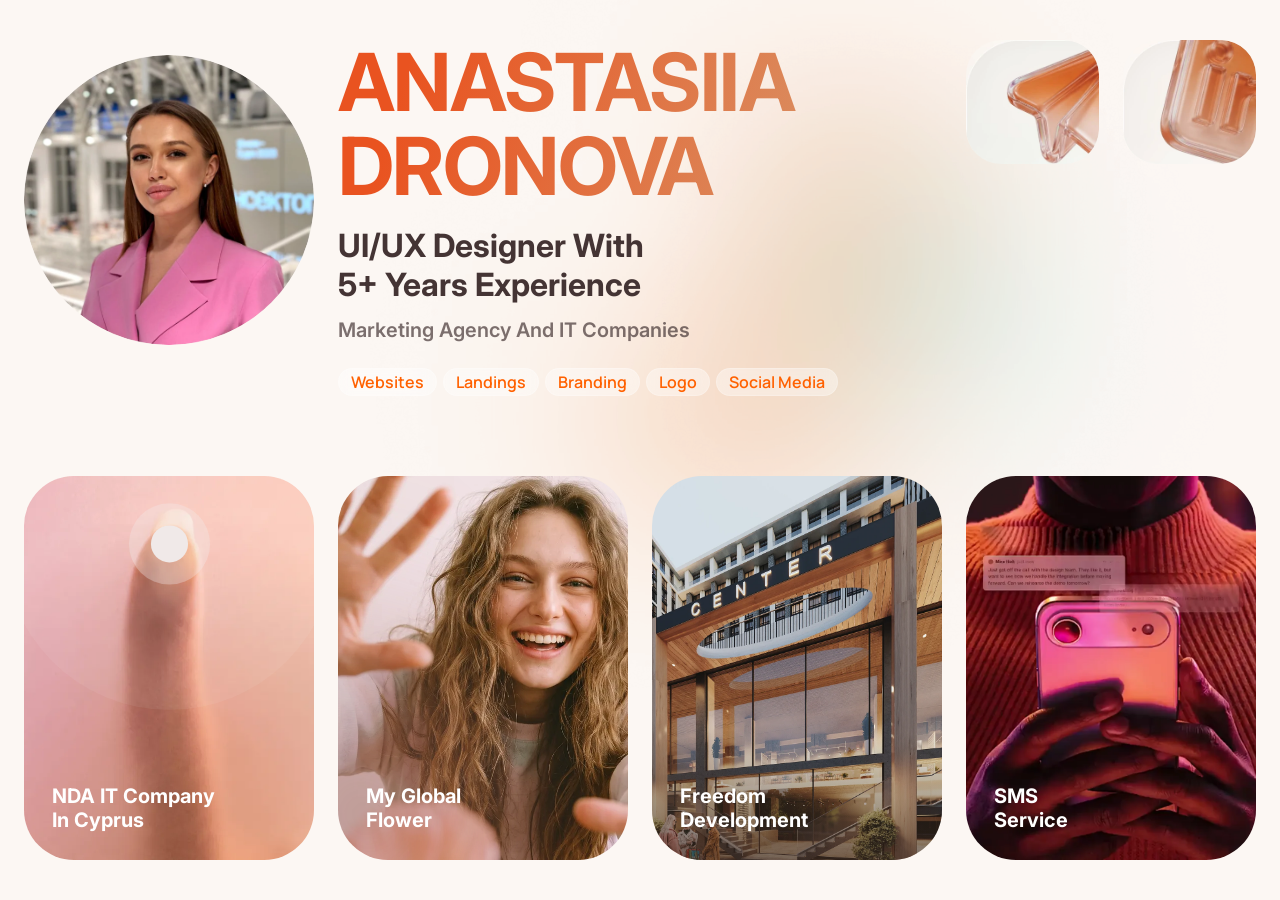
==== commit d03c1f76: "Main page: new Freedom Development card image Co-Authored-By: Claude Opus 5.5 <noreply@anthropic.com" ====
--- a/index.html
+++ b/index.html
@@ -76,7 +76,7 @@
 
         <a class="card card--freedom" href="freedom-development.html">
           <div class="card__art">
-            <img class="card__img" src="assets/card-freedom.webp" alt="" width="660" height="766" decoding="async">
+            <img class="card__img" src="assets/card-freedom-2.webp" alt="" width="1025" height="1190" decoding="async">
             <span class="card__shade" aria-hidden="true"></span>
           </div>
           <span class="card__cursor" aria-hidden="true"><span class="card__button">View project</span></span>
--- a/styles.css
+++ b/styles.css
@@ -373,6 +373,15 @@
   }
 
   .card { aspect-ratio: auto; }
+}
+
+/* MacBook Pro 16" (1728px viewport): full width with 40px side margins */
+@media (min-width: 1600px) and (max-width: 1800px) {
+  .page {
+    max-width: none;
+    padding-left: 40px;
+    padding-right: 40px;
+  }
 }
 
 @media (max-width: 1279px) {
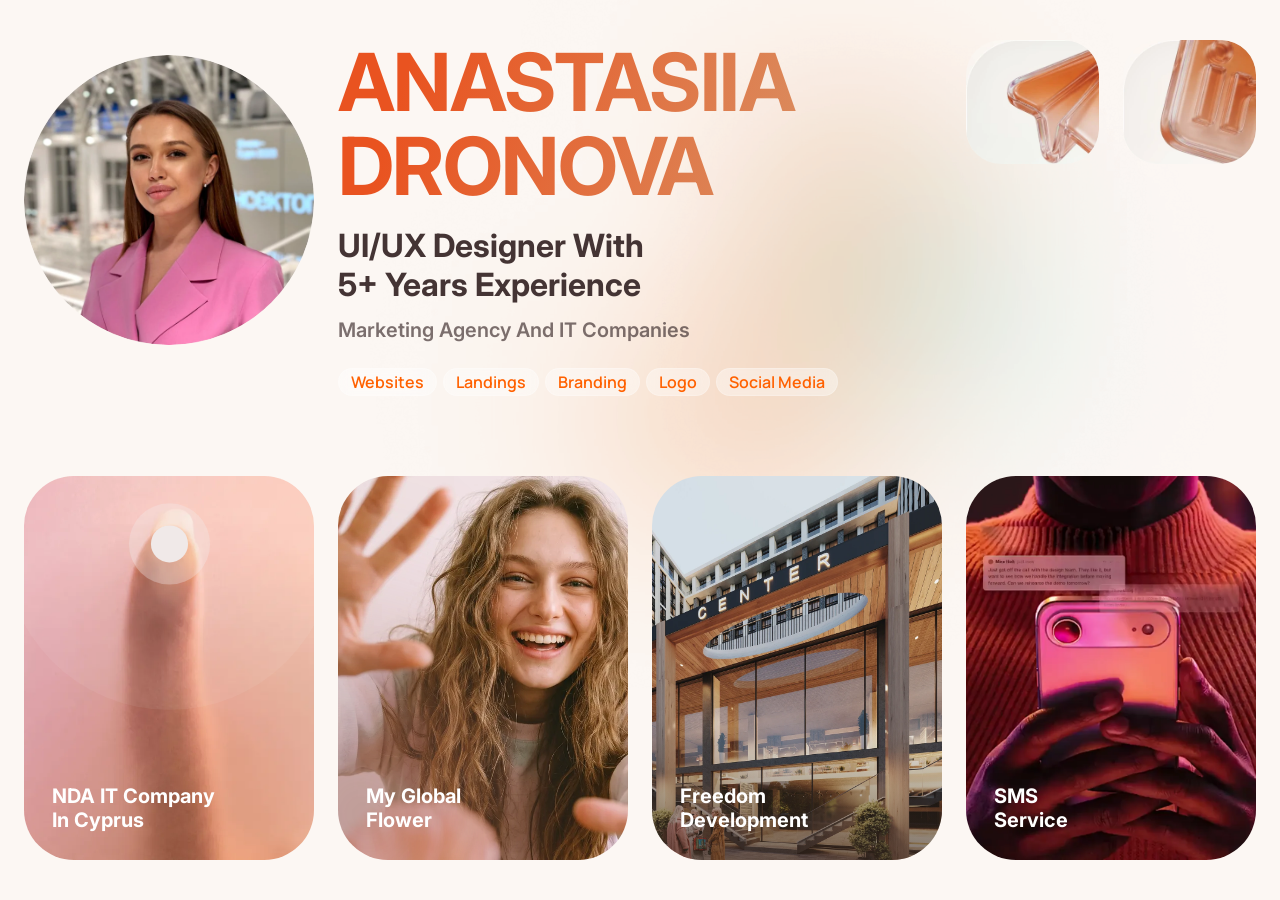
==== commit 038ed081: "Main page: Freedom card shows the full image without extra zoom Co-Authored-By: Claude Opus 5.5 <nor" ====
--- a/index.html
+++ b/index.html
@@ -76,7 +76,7 @@
 
         <a class="card card--freedom" href="freedom-development.html">
           <div class="card__art">
-            <img class="card__img" src="assets/card-freedom-2.webp" alt="" width="1025" height="1190" decoding="async">
+            <img class="card__img" src="assets/card-freedom-3.webp" alt="" width="1396" height="1270" decoding="async">
             <span class="card__shade" aria-hidden="true"></span>
           </div>
           <span class="card__cursor" aria-hidden="true"><span class="card__button">View project</span></span>
--- a/styles.css
+++ b/styles.css
@@ -202,6 +202,13 @@
   aspect-ratio: 330 / 383;
   transform: translate(-50%, -50%) scale(var(--art-scale, 1));
   transition: transform 0.6s cubic-bezier(0.22, 1, 0.36, 1);
+}
+
+/* Freedom card: the full photo fills the card as is, without the 330×383 frame */
+.card--freedom .card__art {
+  width: 100%;
+  height: 100%;
+  aspect-ratio: auto;
 }
 
 /* Hover: the picture zooms inside its frame, the frame itself stays put */
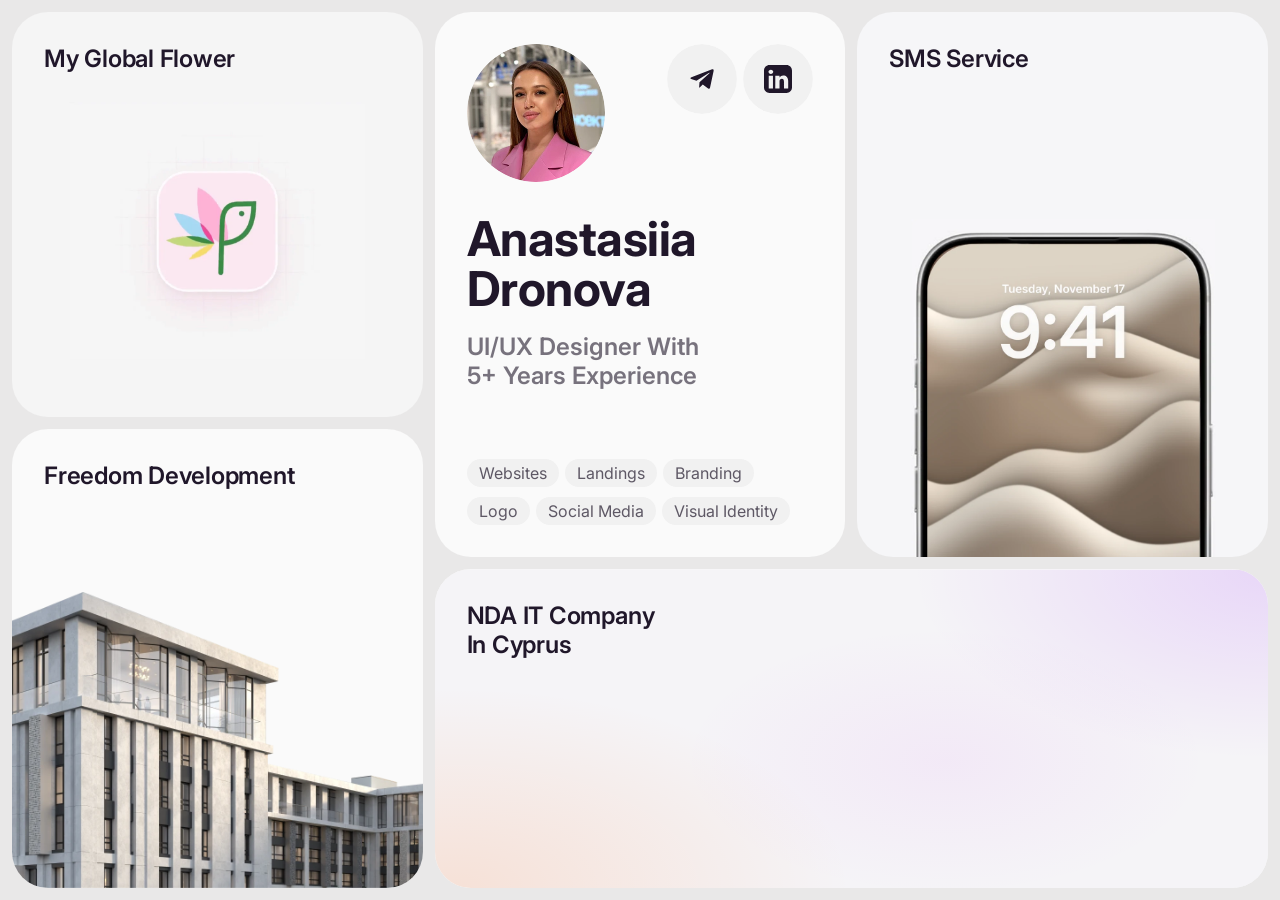
==== commit b349d6b4: "Make the bento layout the main page Co-Authored-By: Claude Opus 5.5 <noreply@anthropic.com> Claude-S" ====
--- a/index.html
+++ b/index.html
@@ -4,94 +4,112 @@
   <meta charset="utf-8">
   <meta name="viewport" content="width=device-width, initial-scale=1">
   <title>Anastasiia Dronova — UI/UX Designer</title>
-  <meta name="description" content="Anastasiia Dronova — UI/UX designer with 5+ years of experience in a marketing agency and an IT company: websites, landings, branding, logo, social media.">
+  <meta name="description" content="Anastasiia Dronova — UI/UX designer with 5+ years of experience: websites, landings, branding, logo, social media and visual identity.">
   <link rel="preconnect" href="https://fonts.googleapis.com">
   <link rel="preconnect" href="https://fonts.gstatic.com" crossorigin>
-  <link rel="stylesheet" href="https://fonts.googleapis.com/css2?family=Inter:wght@600;700&family=Manrope:wght@600&display=swap">
+  <link rel="stylesheet" href="https://fonts.googleapis.com/css2?family=Inter:opsz,wght@14..32,400..700&display=swap">
   <link rel="stylesheet" href="styles.css">
   <script src="script.js" defer></script>
 </head>
-<body>
-  <div class="page">
-    <div class="page__bg" aria-hidden="true">
-      <img class="page__blob page__blob--1" src="assets/bg-blob-1.webp" alt="" width="966" height="854">
-      <img class="page__blob page__blob--2" src="assets/bg-blob-2.webp" alt="" width="822" height="719">
-    </div>
+<body class="home2">
+  <div class="bento">
+    <a class="bento__card bento__card--flower" href="my-global-flowers.html">
+      <div class="bento__art">
+        <video class="bento__media" src="assets/home2/card-flower-slow.mp4" poster="assets/home2/card-flower-poster.webp" autoplay muted loop playsinline aria-hidden="true"></video>
+      </div>
+      <h2 class="bento__title">My Global Flower</h2>
+      <span class="card__cursor" aria-hidden="true"><span class="card__button">View project</span></span>
+    </a>
 
-    <header class="hero">
-      <a class="contact-tile hero__photo" href="https://t.me/nastuskas" target="_blank" rel="noopener" aria-label="Anastasiia Dronova — contact me on Telegram">
-        <span class="contact-tile__frame hero__photo-frame"><img src="assets/portrait.webp" alt="Anastasiia Dronova" width="330" height="330" fetchpriority="high"></span>
-        <span class="card__cursor" aria-hidden="true"><span class="card__button">Contact me</span></span>
-      </a>
+    <a class="bento__card bento__card--freedom" href="freedom-development.html">
+      <div class="bento__art">
+        <img class="bento__freedom" src="assets/home2/card-freedom.webp" alt="" width="928" height="670" decoding="async">
+      </div>
+      <h2 class="bento__title">Freedom Development</h2>
+      <span class="card__cursor" aria-hidden="true"><span class="card__button">View project</span></span>
+    </a>
 
-      <div class="hero__intro">
-        <h1 class="hero__name">Anastasiia<br>Dronova</h1>
-        <p class="hero__role">UI/UX designer with 5+ years experience</p>
-        <p class="hero__place">Marketing agency and IT companies</p>
-        <ul class="tags" aria-label="Skills">
-          <li class="tag">Websites</li>
-          <li class="tag">Landings</li>
-          <li class="tag">Branding</li>
-          <li class="tag">Logo</li>
-          <li class="tag">Social Media</li>
-        </ul>
-      </div>
-
-      <nav class="contacts" aria-label="Contacts">
-        <a class="contact-tile" href="https://t.me/nastuskas" target="_blank" rel="noopener" aria-label="Contact me on Telegram">
-          <span class="contact-tile__frame"><img src="assets/icon-telegram.webp" alt="" width="153" height="142"></span>
+    <header class="bento__profile">
+      <div class="bento__top">
+        <a class="contact-tile bento__photo" href="https://t.me/nastuskas" target="_blank" rel="noopener" aria-label="Anastasiia Dronova — contact me on Telegram">
+          <span class="bento__round"><img src="assets/home2/portrait-3.webp" alt="Anastasiia Dronova" width="276" height="276" fetchpriority="high"></span>
           <span class="card__cursor" aria-hidden="true"><span class="card__button">Contact me</span></span>
         </a>
-        <a class="contact-tile" href="https://www.linkedin.com/in/anastasiia-dronova-7bb315264/" target="_blank" rel="noopener" aria-label="Open LinkedIn profile">
-          <span class="contact-tile__frame"><img src="assets/icon-linkedin.webp" alt="" width="153" height="142"></span>
-          <span class="card__cursor" aria-hidden="true"><span class="card__button">Open LinkedIn</span></span>
-        </a>
-      </nav>
+        <nav class="bento__contacts" aria-label="Contacts">
+          <a class="contact-tile bento__icon bento__icon--telegram" href="https://t.me/nastuskas" target="_blank" rel="noopener" aria-label="Contact me on Telegram">
+            <span class="bento__round"><svg class="bento__icon-svg" aria-hidden="true" focusable="false" width="70" height="70" viewBox="0 0 70 70" fill="none" xmlns="http://www.w3.org/2000/svg">
+<rect class="bento__icon-bg" width="70" height="70" rx="35"/>
+<path d="M45.1092 25.3365L24.4242 33.313C23.0125 33.88 23.0207 34.6675 24.1652 35.0187L29.4758 36.6753L41.7632 28.9228C42.3442 28.5693 42.875 28.7595 42.4387 29.1468L32.4835 38.1313H32.4812L32.4835 38.1325L32.1172 43.6065C32.6538 43.6065 32.8907 43.3603 33.1917 43.0698L35.7712 40.5615L41.1367 44.5247C42.126 45.0695 42.8365 44.7895 43.0827 43.6088L46.6048 27.0095C46.9653 25.564 46.053 24.9095 45.1092 25.3365Z" class="bento__icon-glyph"/>
+</svg></span>
+          </a>
+          <a class="contact-tile bento__icon bento__icon--linkedin" href="https://www.linkedin.com/in/anastasiia-dronova-7bb315264/" target="_blank" rel="noopener" aria-label="Open LinkedIn profile">
+            <span class="bento__round"><svg class="bento__icon-svg" aria-hidden="true" focusable="false" width="70" height="70" viewBox="0 0 70 70" fill="none" xmlns="http://www.w3.org/2000/svg">
+<rect class="bento__icon-bg" width="70" height="70" rx="35"/>
+<g clip-path="url(#clip0_56_5114)">
+<path d="M26.4898 21.007C23.4737 21.007 21.0052 23.4754 21.0052 26.4916V43.5111C21.0052 46.5272 23.4737 48.9948 26.4898 48.9948H43.5094C46.5255 48.9948 48.993 46.5272 48.993 43.5111V26.4916C48.993 23.4755 46.5255 21.007 43.5094 21.007H26.4898ZM27.8693 25.6255C29.3154 25.6255 30.2062 26.5749 30.2337 27.8228C30.2337 29.0432 29.3153 30.0193 27.8413 30.0193H27.8141C26.3955 30.0193 25.4786 29.0433 25.4786 27.8228C25.4786 26.5749 26.4233 25.6255 27.8692 25.6255H27.8693ZM40.3315 31.4582C43.1127 31.4582 45.1976 33.276 45.1976 37.1824V44.475H40.9709V37.6714C40.9709 35.9617 40.3592 34.7953 38.8296 34.7953C37.6619 34.7953 36.9659 35.5814 36.6603 36.3409C36.5486 36.6126 36.5212 36.9921 36.5212 37.3722V44.475H32.2945C32.2945 44.475 32.35 32.9498 32.2945 31.7565H36.5221V33.5575C37.0837 32.6909 38.0884 31.4582 40.3315 31.4582V31.4582ZM25.7279 31.7574H29.9546V44.4751H25.7279V31.7574Z" class="bento__icon-glyph"/>
+</g>
+<defs>
+<clipPath id="clip0_56_5114">
+<rect width="28" height="28" fill="white" transform="translate(21 21)"/>
+</clipPath>
+</defs>
+</svg></span>
+          </a>
+        </nav>
+      </div>
+      <h1 class="bento__name">Anastasiia<br>Dronova</h1>
+      <p class="bento__role">UI/UX designer with<br>5+ years experience</p>
+      <ul class="bento__tags" aria-label="Skills">
+        <li>Websites</li>
+        <li>Landings</li>
+        <li>Branding</li>
+        <li>Logo</li>
+        <li>Social Media</li>
+        <li>Visual Identity</li>
+      </ul>
     </header>
 
-    <main>
-      <section class="projects" aria-label="Projects">
-        <a class="card card--nda" href="it-company-cyprus.html">
-          <div class="card__art">
-            <img class="card__img card__finger" src="assets/card-nda.webp" alt="" width="660" height="766" decoding="async">
-            <svg class="card__deco card__deco--nda-rings nda-button" viewBox="0 0 331 331" aria-hidden="true">
-              <circle class="nda-button__halo" cx="165.5" cy="165.5" r="165.5" fill="#F0E9E8" opacity="0.07"/>
-              <circle class="nda-button__ripple" cx="165.5" cy="165.5" r="40.5" fill="none" stroke="#fff" stroke-width="2"/>
-              <circle class="nda-button__ring" cx="165.5" cy="165.5" r="40.5" fill="#F0E9E8" opacity="0.33"/>
-              <circle class="nda-button__dot" cx="165.5" cy="165.5" r="18.5" fill="#F0E9E8"/>
-            </svg>
+    <a class="bento__card bento__card--sms" href="heysms.html">
+      <div class="bento__art">
+        <div class="bento__phone">
+          <img src="assets/home2/sms-lockscreen-3.webp" alt="" width="844" height="940" decoding="async">
+          <div class="bento__notification">
+            <img class="bento__notification-plate" src="assets/home2/sms-notification-plate-2.webp" alt="" width="685" height="179" decoding="async">
+            <img class="bento__notification-content" src="assets/home2/sms-notification-2.webp" alt="" width="685" height="179" decoding="async">
           </div>
-          <span class="card__cursor" aria-hidden="true"><span class="card__button">View project</span></span>
-          <h2 class="card__title">NDA IT company<br>in cyprus</h2>
-        </a>
+        </div>
+      </div>
+      <h2 class="bento__title">SMS Service</h2>
+      <span class="card__cursor" aria-hidden="true"><span class="card__button">View project</span></span>
+    </a>
 
-        <a class="card card--flower" href="my-global-flowers.html">
-          <div class="card__art">
-            <img class="card__img" src="assets/card-flower.webp" alt="" width="660" height="766" decoding="async">
-            <img class="card__deco card__deco--flower-glow" src="assets/flower-glow.svg" alt="" aria-hidden="true">
+    <a class="bento__card bento__card--nda" href="it-company-cyprus.html">
+      <div class="bento__art">
+        <div class="nda-anim" data-nda-anim aria-hidden="true">
+          <div class="nda-anim__tint"></div>
+          <svg class="nda-anim__line" viewBox="-60 -60 1060 439">
+            <defs>
+              <linearGradient id="nda-line-gradient" x1="0" y1="0" x2="1" y2="0">
+                <stop offset="0" stop-color="#ff6200"/>
+                <stop offset=".5" stop-color="#d21ee8"/>
+                <stop offset="1" stop-color="#8b00ff"/>
+              </linearGradient>
+            </defs>
+            <path d="M-40 330 C 120 360, 250 300, 360 210 S 600 20, 980 -10"/>
+          </svg>
+          <div class="nda-anim__words">
+            <span style="animation-delay:1.05s">Developing</span>
+            <span style="animation-delay:1.6s">products</span>
+            <span style="animation-delay:2.15s">that</span>
+            <span style="animation-delay:2.7s">connect</span>
+            <span style="animation-delay:3.25s">&amp;</span>
+            <span class="nda-anim__accent" style="animation-delay:3.8s">engage</span>
           </div>
-          <span class="card__cursor" aria-hidden="true"><span class="card__button">View project</span></span>
-          <h2 class="card__title">My global<br>flower</h2>
-        </a>
-
-        <a class="card card--freedom" href="freedom-development.html">
-          <div class="card__art">
-            <img class="card__img" src="assets/card-freedom-3.webp" alt="" width="1396" height="1270" decoding="async">
-            <span class="card__shade" aria-hidden="true"></span>
-          </div>
-          <span class="card__cursor" aria-hidden="true"><span class="card__button">View project</span></span>
-          <h2 class="card__title">Freedom<br>Development</h2>
-        </a>
-
-        <a class="card card--sms" href="heysms.html">
-          <div class="card__art">
-            <video class="card__img" src="assets/card-sms.mp4" poster="assets/card-sms-poster.webp" autoplay muted loop playsinline aria-hidden="true"></video>
-          </div>
-          <span class="card__cursor" aria-hidden="true"><span class="card__button">View project</span></span>
-          <h2 class="card__title">SMS<br>Service</h2>
-        </a>
-      </section>
-    </main>
+        </div>
+      </div>
+      <h2 class="bento__title">NDA IT Company<br>In Cyprus</h2>
+      <span class="card__cursor" aria-hidden="true"><span class="card__button">View project</span></span>
+    </a>
   </div>
 </body>
 </html>
--- a/styles.css
+++ b/styles.css
@@ -1375,3 +1375,444 @@
   .hs-duo { grid-template-columns: 1fr; }
   .hs-branding__text { font-size: 16px; line-height: 22px; }
 }
+
+/* =====================================================================
+   Main page v2 (index-v2.html): bento grid, 1440×900 Figma frame
+   ===================================================================== */
+body.home2 {
+  --b-bg: #e9e8e8;
+  --b-card: #fafafa;
+  --b-ink: #20172a;
+  --b-muted: #77727d;
+  --b-gap: 12px;
+  --b-radius: 36px;
+  background: var(--b-bg);
+  color: var(--b-ink);
+  font-family: "Inter", system-ui, -apple-system, "Segoe UI", sans-serif;
+}
+
+.bento {
+  display: grid;
+  grid-template-columns: repeat(3, minmax(0, 1fr));
+  grid-template-rows: 417fr 128fr 12px 319fr; /* flower 405 + gap, profile 545, NDA 319 */
+  grid-template-areas:
+    "flower  profile sms"
+    "freedom profile sms"
+    "freedom .       ."
+    "freedom nda     nda";
+  column-gap: var(--b-gap);
+  row-gap: 0;
+  height: 100vh;
+  height: 100svh;
+  min-height: 720px;
+  padding: var(--b-gap);
+}
+
+.bento__card--flower  { grid-area: flower; margin-bottom: var(--b-gap); }
+.bento__card--freedom { grid-area: freedom; }
+.bento__profile       { grid-area: profile; }
+.bento__card--sms     { grid-area: sms; }
+.bento__card--nda     { grid-area: nda; }
+
+.bento__card,
+.bento__profile {
+  position: relative;
+  min-width: 0;
+  overflow: hidden;
+  border-radius: var(--b-radius);
+  background: var(--b-card);
+  isolation: isolate;
+}
+
+.bento__card {
+  display: block;
+  color: inherit;
+  text-decoration: none;
+}
+
+.bento__card:focus-visible { outline: 2px solid var(--b-ink); outline-offset: 3px; }
+
+.bento__title {
+  position: absolute;
+  top: 32px;
+  left: 32px;
+  z-index: 1;
+  max-width: 272px;
+  font-size: 24px;
+  font-weight: 600;
+  line-height: 29px;
+  letter-spacing: -0.01em;
+  text-transform: capitalize;
+  color: var(--b-ink);
+  pointer-events: none;
+}
+
+/* Picture layer: zooms on hover, the card frame stays put */
+.bento__art {
+  position: absolute;
+  inset: 0;
+  transition: transform 0.6s cubic-bezier(0.22, 1, 0.36, 1);
+}
+
+@media (hover: hover) {
+  .bento__card:hover .bento__art { transform: scale(1.05); }
+}
+
+.bento__media {
+  width: 100%;
+  height: 100%;
+  object-fit: cover;
+}
+
+.bento__card--flower { background: #f5f5f5; }
+
+/* Flower: the order animation plays smaller, in the middle of the card */
+.bento__card--flower .bento__media {
+  position: absolute;
+  top: 54%;
+  left: 50%;
+  width: 72%;
+  height: auto;
+  transform: translate(-50%, -50%);
+}
+.bento__card--sms { background: #f6f6f8; }
+
+/* Building and phone sit on the bottom edge, sized from the card width */
+.bento__freedom {
+  position: absolute;
+  bottom: 0;
+  left: 0;
+  width: 100%;
+  max-width: none;
+  height: auto;
+}
+
+/* SMS: smaller phone, no zoom; the HeySMS notification keeps arriving on the lock screen */
+.bento__card--sms:hover .bento__art { transform: none; }
+
+.bento__phone {
+  position: absolute;
+  bottom: 0;
+  left: 50%;
+  width: 74%;
+  transform: translateX(-50%);
+}
+
+.bento__phone img { width: 100%; height: auto; }
+
+/* Lock screen first, then the HeySMS notification unfolds: the frosted plate grows
+   from the top, the text fades in once it has landed */
+.bento__notification {
+  position: absolute;
+  top: 55.426%;   /* 521 / 940 */
+  left: 9.597%;   /* 81 / 844 */
+  width: 81.161%; /* 685 / 844 */
+  aspect-ratio: 685 / 179;
+}
+
+.bento__notification img {
+  position: absolute;
+  inset: 0;
+  width: 100%;
+  height: 100%;
+}
+
+.bento__notification-plate {
+  opacity: 0;
+  transform-origin: 50% 0;
+  animation: sms-plate 5s cubic-bezier(0.32, 0.72, 0, 1) infinite;
+}
+
+.bento__notification-content {
+  opacity: 0;
+  animation: sms-content 5s ease infinite;
+}
+
+@keyframes sms-plate {
+  0%, 4%   { opacity: 0; transform: translateY(-60%) scale(0.32, 0.22); filter: blur(4px); }
+  10%      { opacity: 1; filter: blur(0); }
+  18%      { transform: translateY(2%) scale(1.015, 1.03); }
+  24%      { transform: translateY(0) scale(1); }
+  86%      { opacity: 1; transform: translateY(0) scale(1); filter: blur(0); }
+  95%      { opacity: 0; transform: translateY(-50%) scale(0.4, 0.3); filter: blur(4px); }
+  100%     { opacity: 0; transform: translateY(-60%) scale(0.32, 0.22); }
+}
+
+@keyframes sms-content {
+  0%, 17% { opacity: 0; }
+  26%     { opacity: 1; }
+  82%     { opacity: 1; }
+  88%     { opacity: 0; }
+  100%    { opacity: 0; }
+}
+
+/* ---------- Profile ---------- */
+.bento__profile {
+  display: flex;
+  flex-direction: column;
+  padding: 32px;
+}
+
+.bento__top {
+  display: flex;
+  align-items: flex-start;
+  justify-content: space-between;
+}
+
+.bento__photo { width: 138px; }
+
+.bento__contacts { display: flex; gap: 6px; }
+.bento__icon { width: 70px; }
+
+.bento__round {
+  display: block;
+  overflow: hidden;
+  border-radius: 50%;
+}
+
+.bento__round img {
+  width: 100%;
+  height: auto;
+  transition: transform 0.6s cubic-bezier(0.22, 1, 0.36, 1);
+}
+
+/* Social icons: dark glyph by default, brand colour on hover */
+.bento__icon-svg {
+  display: block;
+  width: 100%;
+  height: auto;
+  transition: transform 0.6s cubic-bezier(0.22, 1, 0.36, 1);
+}
+.bento__icon-bg { fill: rgba(237, 237, 237, 0.58); }
+.bento__icon-glyph { fill: #20172a; transition: fill 0.3s ease; }
+
+@media (hover: hover) {
+  .bento__photo:hover .bento__round img { transform: scale(1.08); }
+  .bento__icon:hover .bento__icon-svg { transform: scale(1.12); }
+  .bento__icon--telegram:hover .bento__icon-glyph { fill: #229ed9; }
+  .bento__icon--linkedin:hover .bento__icon-glyph { fill: #0a66c2; }
+}
+
+.bento__photo:focus-visible,
+.bento__icon:focus-visible { outline: 2px solid var(--b-ink); outline-offset: 3px; border-radius: 50%; }
+
+.bento__name {
+  margin-top: 32px;
+  font-size: 48px;
+  font-weight: 700;
+  line-height: 50px;
+  letter-spacing: -0.01em;
+}
+
+.bento__role {
+  margin-top: 18px;
+  font-size: 24px;
+  font-weight: 600;
+  line-height: 29px;
+  text-transform: capitalize;
+  color: var(--b-muted);
+}
+
+.bento__tags {
+  display: flex;
+  flex-wrap: wrap;
+  gap: 10px 6px;
+  max-width: 362px;
+  margin-top: auto;
+  padding-top: 24px;
+}
+
+.bento__tags li {
+  height: 28px;
+  padding: 0 12px;
+  border-radius: 28px;
+  background: #f1f1f1;
+  font-size: 16px;
+  line-height: 28px;
+  color: #5e5865;
+  white-space: nowrap;
+}
+
+/* ---------- Hover pill on this page: dark, from the Figma "View project" component ---------- */
+.home2 .card__button {
+  height: 48px;
+  padding: 0 22px;
+  border-radius: 48px;
+  background: var(--b-ink);
+  font-family: "Inter", system-ui, sans-serif;
+  font-size: 16px;
+  font-weight: 700;
+  line-height: 1;
+  letter-spacing: -0.02em;
+  text-transform: capitalize;
+  color: #fff;
+}
+
+.home2 .contact-tile .card__button { box-shadow: 0 8px 24px rgba(32, 23, 42, 0.18); }
+
+@media (hover: hover) {
+  .bento__card:hover .card__button {
+    opacity: 1;
+    transform: translate(-50%, -50%) scale(1);
+  }
+
+  .has-card-cursor .bento__card { cursor: none; }
+  .has-card-cursor .bento__icon { cursor: pointer; }
+}
+
+/* ---------- NDA card: "Developing products that connect & engage" animation ---------- */
+.nda-anim {
+  position: absolute;
+  top: 50%;
+  left: 50%;
+  width: 940px;
+  height: 319px;
+  overflow: hidden;
+  background: #f5f4f7;
+  transform: translate(-50%, -50%) scale(var(--nda-scale, 1));
+}
+
+.nda-anim__tint {
+  position: absolute;
+  inset: 0;
+  background:
+    radial-gradient(60% 90% at 8% 100%, rgba(255, 98, 0, 0.13), transparent 70%),
+    radial-gradient(55% 85% at 95% 0%, rgba(139, 0, 255, 0.12), transparent 70%),
+    radial-gradient(40% 60% at 60% 60%, rgba(194, 28, 240, 0.05), transparent 70%);
+}
+
+.nda-anim__line {
+  position: absolute;
+  top: -60px;
+  left: -60px;
+  width: 1060px;
+  height: 439px;
+  max-width: none;
+  opacity: 0;
+  transform: translateX(-140px);
+}
+
+.nda-anim__line path {
+  fill: none;
+  stroke: url(#nda-line-gradient);
+  stroke-width: 120;
+  stroke-linecap: round;
+  stroke-dasharray: 1300;
+  stroke-dashoffset: 1300;
+  filter: blur(24px);
+  opacity: 0.75;
+}
+
+.nda-anim__words {
+  position: absolute;
+  inset: 0;
+  display: flex;
+  align-items: center;
+  justify-content: center;
+}
+
+.nda-anim__words span {
+  position: absolute;
+  font-size: 68px;
+  font-weight: 600;
+  font-variation-settings: "opsz" 32;
+  letter-spacing: -0.02em;
+  white-space: nowrap;
+  color: #1b0b4f;
+  opacity: 0;
+  filter: blur(10px);
+  transform: translateX(60px);
+}
+
+.nda-anim__words .nda-anim__accent {
+  background: linear-gradient(90deg, #ff6200, #c21cf0 55%, #8b00ff);
+  -webkit-background-clip: text;
+  background-clip: text;
+  color: transparent;
+}
+
+.nda-anim.is-playing .nda-anim__line {
+  animation:
+    nda-line-in 0.95s cubic-bezier(0.85, 0, 0.12, 1) 0.05s forwards,
+    nda-line-drift 3.6s ease-in-out 1.15s forwards,
+    nda-line-out 0.6s ease-in 4.7s forwards;
+}
+
+.nda-anim.is-playing .nda-anim__line path { animation: nda-line-draw 0.95s cubic-bezier(0.85, 0, 0.12, 1) 0.05s forwards; }
+.nda-anim.is-playing .nda-anim__words span { animation: nda-word 0.78s cubic-bezier(0.45, 0, 0.2, 1) forwards; }
+
+@keyframes nda-line-draw { to { stroke-dashoffset: 0; } }
+@keyframes nda-line-out { to { opacity: 0; } }
+
+@keyframes nda-line-in {
+  0%   { opacity: 0; transform: translateX(-140px); }
+  25%  { opacity: 1; }
+  100% { opacity: 1; transform: none; }
+}
+
+@keyframes nda-line-drift {
+  0%   { transform: none; }
+  50%  { transform: translate(40px, -14px) rotate(-2deg); }
+  100% { transform: translate(70px, 40px) rotate(-4deg); opacity: 0.85; }
+}
+
+@keyframes nda-word {
+  0%   { opacity: 0; transform: translateX(60px); filter: blur(10px); }
+  32%  { opacity: 1; transform: translateX(0); filter: blur(0); }
+  68%  { opacity: 1; transform: translateX(-8px); filter: blur(0); }
+  100% { opacity: 0; transform: translateX(-90px); filter: blur(10px); }
+}
+
+@media (prefers-reduced-motion: reduce) {
+  .bento__art,
+  .bento__round img { transition: none; }
+  .bento__notification img { animation: none; opacity: 1; }
+  .nda-anim.is-playing .nda-anim__line,
+  .nda-anim.is-playing .nda-anim__line path,
+  .nda-anim.is-playing .nda-anim__words span { animation: none; }
+  .nda-anim__line { opacity: 1; transform: none; }
+  .nda-anim__line path { stroke-dashoffset: 0; }
+  .nda-anim__accent { opacity: 1 !important; filter: none !important; transform: none !important; }
+}
+
+/* ---------- v2 responsive ---------- */
+@media (max-width: 1279px) {
+  .bento {
+    grid-template-columns: repeat(2, minmax(0, 1fr));
+    grid-template-rows: none;
+    grid-template-areas:
+      "profile sms"
+      "flower  freedom"
+      "nda     nda";
+    gap: var(--b-gap);
+    height: auto;
+    min-height: 0;
+  }
+
+  .bento__card--flower { margin-bottom: 0; }
+  .bento__profile,
+  .bento__card--sms { aspect-ratio: 464 / 545; }
+  .bento__card--flower,
+  .bento__card--freedom { aspect-ratio: 464 / 432; }
+  .bento__card--nda { aspect-ratio: 940 / 319; }
+}
+
+@media (max-width: 899px) {
+  .bento__profile { padding: 24px; }
+  .bento__name { font-size: 40px; line-height: 42px; margin-top: 24px; }
+  .bento__role { font-size: 20px; line-height: 25px; }
+  .bento__photo { width: 112px; }
+  .bento__icon { width: 56px; }
+  .bento__title { top: 24px; left: 24px; font-size: 20px; line-height: 25px; }
+}
+
+@media (max-width: 699px) {
+  body.home2 { --b-radius: 28px; }
+  .bento {
+    grid-template-columns: minmax(0, 1fr);
+    grid-template-areas: "profile" "nda" "freedom" "flower" "sms";
+  }
+  .bento__profile { aspect-ratio: auto; }
+  .bento__tags { padding-top: 32px; }
+  .bento__card--nda { aspect-ratio: 464 / 300; }
+}
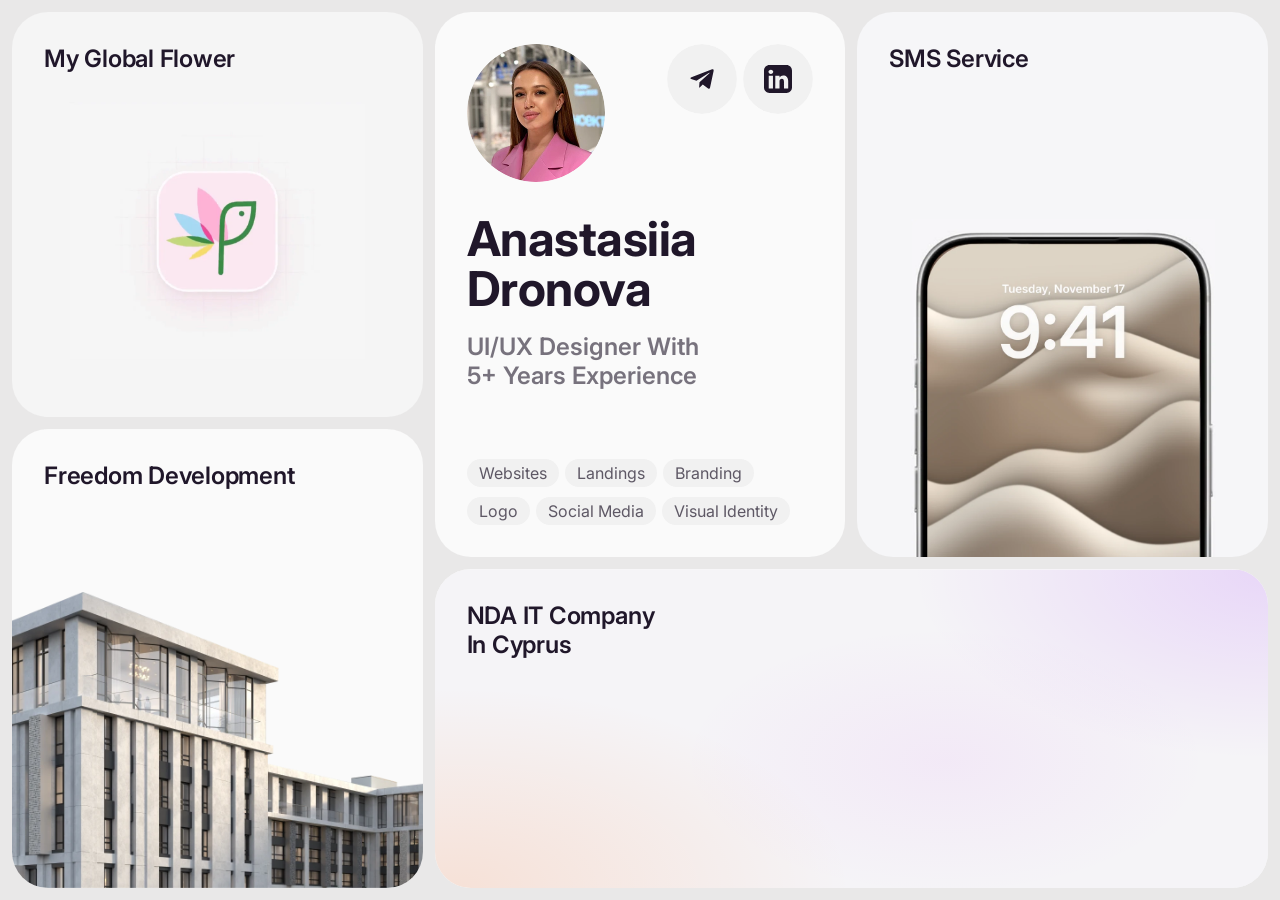
==== commit 89d85713: "Main page: original avatar and name sizes on 13-inch MacBook Co-Authored-By: Claude Opus 5.5 <norepl" ====
--- a/index.html
+++ b/index.html
@@ -8,8 +8,8 @@
   <link rel="preconnect" href="https://fonts.googleapis.com">
   <link rel="preconnect" href="https://fonts.gstatic.com" crossorigin>
   <link rel="stylesheet" href="https://fonts.googleapis.com/css2?family=Inter:opsz,wght@14..32,400..700&display=swap">
-  <link rel="stylesheet" href="styles.css">
-  <script src="script.js" defer></script>
+  <link rel="stylesheet" href="styles.css?v=20261117-3">
+  <script src="script.js?v=20261117-3" defer></script>
 </head>
 <body class="home2">
   <div class="bento">
--- a/styles.css
+++ b/styles.css
@@ -1776,6 +1776,27 @@
 }
 
 /* ---------- v2 responsive ---------- */
+
+/* Short laptop screens (13" MacBook Air with the browser toolbar): the profile content
+   tightens so the card keeps equal 32px padding at the top and bottom */
+@media (min-width: 1280px) and (max-height: 829px) {
+  .bento__name { margin-top: 24px; }
+  .bento__role { margin-top: 14px; }
+  .bento__tags { gap: 8px 6px; padding-top: 16px; }
+  .bento__tags li { height: 26px; padding: 0 11px; font-size: 15px; line-height: 26px; }
+}
+
+/* 13" MacBook Air width (1440–1470px): tighter gap between avatar and name */
+@media (min-width: 1400px) and (max-width: 1499px) {
+  .bento__name { margin-top: 22px; }
+}
+
+@media (min-width: 1280px) and (max-height: 779px) {
+  .bento__photo { width: 112px; }
+  .bento__icon { width: 56px; }
+  .bento__name { font-size: 40px; line-height: 42px; }
+  .bento__role { margin-top: 12px; font-size: 20px; line-height: 25px; }
+}
 @media (max-width: 1279px) {
   .bento {
     grid-template-columns: repeat(2, minmax(0, 1fr));
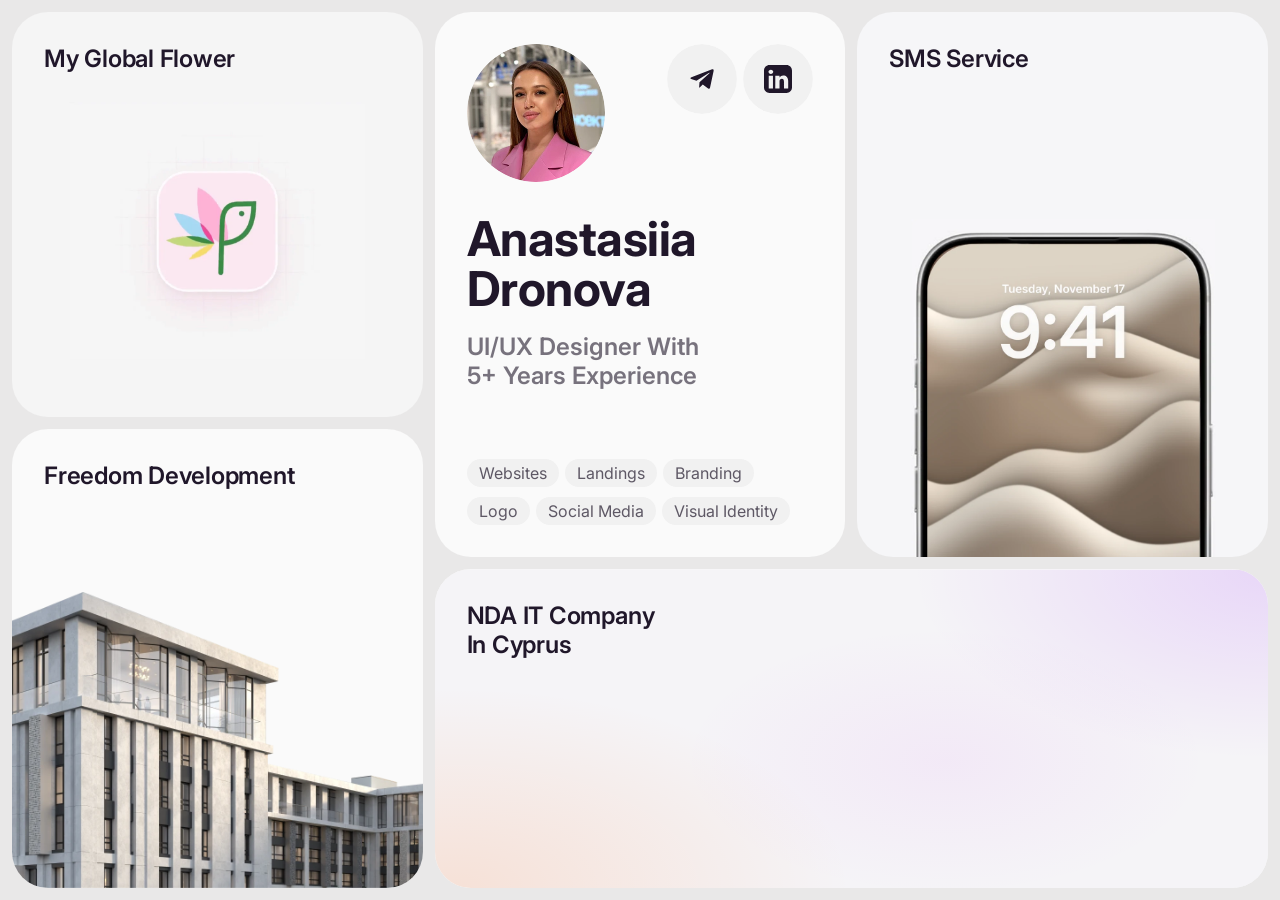
==== commit aa238d86: "Main page: Freedom image 10px lower on 13-inch MacBook Co-Authored-By: Claude Opus 5.5 <noreply@anth" ====
--- a/index.html
+++ b/index.html
@@ -8,8 +8,8 @@
   <link rel="preconnect" href="https://fonts.googleapis.com">
   <link rel="preconnect" href="https://fonts.gstatic.com" crossorigin>
   <link rel="stylesheet" href="https://fonts.googleapis.com/css2?family=Inter:opsz,wght@14..32,400..700&display=swap">
-  <link rel="stylesheet" href="styles.css?v=20261117-3">
-  <script src="script.js?v=20261117-3" defer></script>
+  <link rel="stylesheet" href="styles.css?v=20261117-4">
+  <script src="script.js?v=20261117-4" defer></script>
 </head>
 <body class="home2">
   <div class="bento">
--- a/styles.css
+++ b/styles.css
@@ -1786,9 +1786,11 @@
   .bento__tags li { height: 26px; padding: 0 11px; font-size: 15px; line-height: 26px; }
 }
 
-/* 13" MacBook Air width (1440–1470px): tighter gap between avatar and name */
+/* 13" MacBook Air width (1440–1470px): tighter gap between avatar and name,
+   the building sits 10px lower so the hover zoom doesn't reach the title */
 @media (min-width: 1400px) and (max-width: 1499px) {
   .bento__name { margin-top: 22px; }
+  .bento__freedom { bottom: -10px; }
 }
 
 @media (min-width: 1280px) and (max-height: 779px) {
